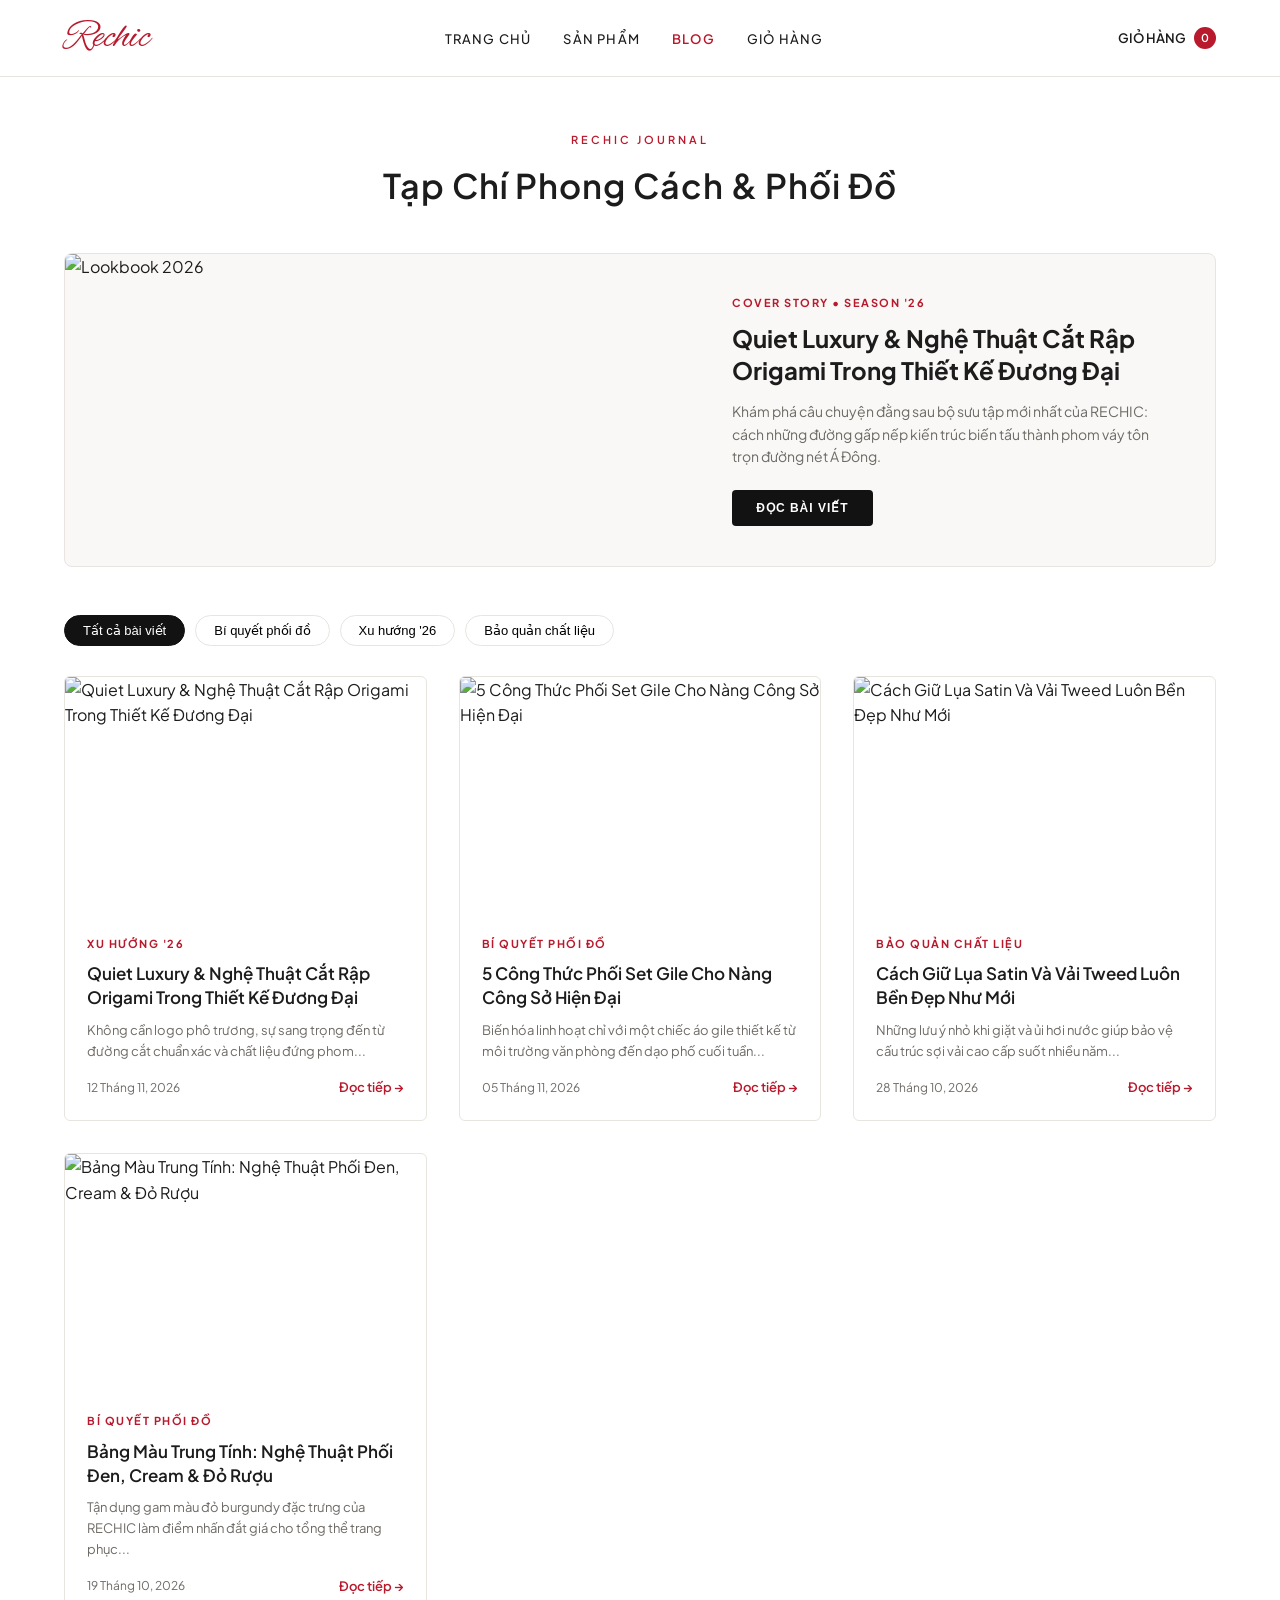
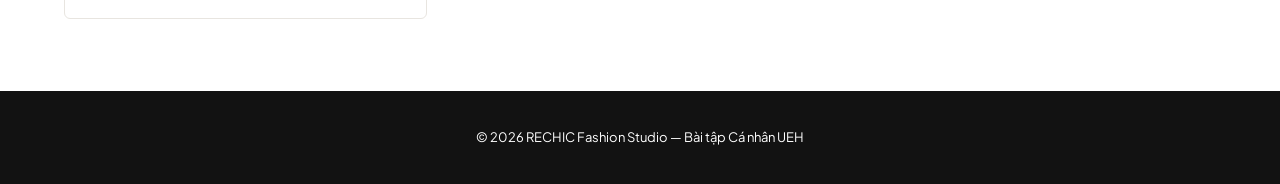
==== blog.html @ 3c6168d3 "Rename blog to blog.html" ====
<!DOCTYPE html>
<html lang="vi">
<head>
    <meta charset="UTF-8">
    <meta name="viewport" content="width=device-width, initial-scale=1.0">
    <title>Journal & Lookbook — RECHIC Fashion Studio</title>
    <link rel="preconnect" href="https://fonts.googleapis.com">
    <link rel="preconnect" href="https://fonts.gstatic.com" crossorigin>
    <link href="https://fonts.googleapis.com/css2?family=Alex+Brush&family=Plus+Jakarta+Sans:wght@300;400;500;600;700&display=swap" rel="stylesheet">
    <style>
        :root {
            --primary-red: #B8192C;
            --primary-dark: #121212;
            --bg-body: #FFFFFF;
            --bg-secondary: #F9F8F6;
            --border-color: #E8E5E0;
            --text-main: #1C1C1C;
            --text-muted: #6E6A66;
            --font-main: 'Plus Jakarta Sans', sans-serif;
            --font-logo: 'Alex Brush', cursive;
        }
        * { box-sizing: border-box; margin: 0; padding: 0; }
        body { font-family: var(--font-main); background: var(--bg-body); color: var(--text-main); line-height: 1.6; }
        .container { max-width: 1200px; margin: 0 auto; padding: 0 24px; }

        .header { position: sticky; top: 0; background: rgba(255,255,255,0.96); backdrop-filter: blur(10px); border-bottom: 1px solid var(--border-color); z-index: 100; }
        .header-container { display: flex; justify-content: space-between; align-items: center; height: 76px; }
        .brand-logo { font-family: var(--font-logo); font-size: 40px; color: var(--primary-red); text-decoration: none; }
        .main-nav ul { display: flex; list-style: none; gap: 32px; }
        .main-nav a { text-decoration: none; color: var(--text-main); font-weight: 500; font-size: 13px; text-transform: uppercase; letter-spacing: 1.2px; }
        .main-nav a:hover, .main-nav a.active { color: var(--primary-red); font-weight: 600; }
        .cart-link { text-decoration: none; color: var(--text-main); display: flex; align-items: center; gap: 8px; font-size: 13px; font-weight: 600; text-transform: uppercase; }
        .cart-badge { background: var(--primary-red); color: #fff; border-radius: 50%; width: 22px; height: 22px; font-size: 11px; display: flex; align-items: center; justify-content: center; }

        /* EDITORIAL HERO */
        .journal-header { padding: 48px 0 32px; text-align: center; }
        .journal-header span { font-size: 11px; letter-spacing: 3px; text-transform: uppercase; color: var(--primary-red); font-weight: 600; }
        .journal-header h1 { font-size: 34px; font-weight: 600; margin: 8px 0; letter-spacing: 1px; }

        .featured-post { display: grid; grid-template-columns: 1.2fr 1fr; background: var(--bg-secondary); border-radius: 8px; overflow: hidden; border: 1px solid var(--border-color); margin-bottom: 48px; }
        .featured-post img { width: 100%; height: 100%; max-height: 420px; object-fit: cover; }
        .featured-body { padding: 40px; display: flex; flex-direction: column; justify-content: center; }
        .tag { font-size: 11px; text-transform: uppercase; letter-spacing: 1.5px; color: var(--primary-red); font-weight: 700; margin-bottom: 10px; display: inline-block; }
        .featured-body h2 { font-size: 24px; line-height: 1.35; margin-bottom: 14px; }
        .featured-body p { font-size: 14px; color: var(--text-muted); margin-bottom: 22px; }
        .btn-read { align-self: flex-start; padding: 11px 24px; background: var(--primary-dark); color: #fff; border: none; border-radius: 4px; font-size: 12px; font-weight: 600; text-transform: uppercase; letter-spacing: 1px; cursor: pointer; }
        .btn-read:hover { background: var(--primary-red); }

        /* TOPIC FILTER */
        .topic-bar { display: flex; gap: 10px; margin-bottom: 30px; flex-wrap: wrap; }
        .topic-btn { padding: 7px 18px; border: 1px solid var(--border-color); background: #fff; border-radius: 20px; font-size: 13px; cursor: pointer; transition: 0.2s; }
        .topic-btn.active, .topic-btn:hover { background: var(--primary-dark); color: #fff; border-color: var(--primary-dark); }

        /* BLOG GRID */
        .blog-grid { display: grid; grid-template-columns: repeat(auto-fill, minmax(340px, 1fr)); gap: 32px; margin-bottom: 72px; }
        .article-card { border-radius: 6px; overflow: hidden; border: 1px solid var(--border-color); background: #fff; transition: 0.3s; cursor: pointer; display: flex; flex-direction: column; }
        .article-card:hover { transform: translateY(-4px); box-shadow: 0 12px 24px rgba(0,0,0,0.06); }
        .article-card img { width: 100%; height: 230px; object-fit: cover; }
        .article-content { padding: 22px; flex: 1; display: flex; flex-direction: column; justify-content: space-between; }
        .article-meta { font-size: 12px; color: var(--text-muted); margin-bottom: 8px; }
        .article-title { font-size: 17px; font-weight: 600; margin-bottom: 10px; line-height: 1.4; }
        .article-excerpt { font-size: 13px; color: var(--text-muted); margin-bottom: 16px; }
        .read-link { font-size: 13px; font-weight: 600; color: var(--primary-red); }

        /* ARTICLE READER MODAL */
        .reader-modal { display: none; position: fixed; inset: 0; background: rgba(0,0,0,0.65); z-index: 300; justify-content: center; align-items: center; padding: 20px; }
        .reader-modal.active { display: flex; }
        .reader-box { background: #fff; max-width: 740px; width: 100%; max-height: 88vh; overflow-y: auto; border-radius: 8px; padding: 36px; position: relative; }
        .reader-close { position: sticky; top: 0; float: right; font-size: 28px; background: #fff; border: none; cursor: pointer; line-height: 1; }
        .reader-box img { width: 100%; height: 320px; object-fit: cover; border-radius: 6px; margin: 18px 0; }
        .reader-text p { margin-bottom: 14px; font-size: 15px; color: #333; line-height: 1.75; }

        .footer { background: var(--primary-dark); color: #fff; padding: 36px 0; text-align: center; font-size: 13px; }
        @media (max-width: 768px) { .featured-post { grid-template-columns: 1fr; } }
    </style>
</head>
<body>

    <header class="header">
        <div class="container header-container">
            <a href="index.html" class="brand-logo">Rechic</a>
            <nav class="main-nav">
                <ul>
                    <li><a href="index.html">Trang chủ</a></li>
                    <li><a href="products.html">Sản phẩm</a></li>
                    <li><a href="blog.html" class="active">Blog</a></li>
                    <li><a href="cart.html">Giỏ hàng</a></li>
                </ul>
            </nav>
            <a href="cart.html" class="cart-link">
                <span>Giỏ hàng</span>
                <span class="cart-badge" id="cartBadge">0</span>
            </a>
        </div>
    </header>

    <main class="container">
        <div class="journal-header">
            <span>RECHIC Journal</span>
            <h1>Tạp Chí Phong Cách & Phối Đồ</h1>
        </div>

        <!-- Featured Story -->
        <article class="featured-post">
            <img src="https://images.unsplash.com/photo-1490481651871-ab68de25d43d?auto=format&fit=crop&w=900&q=80" alt="Lookbook 2026">
            <div class="featured-body">
                <span class="tag">Cover Story • Season '26</span>
                <h2>Quiet Luxury & Nghệ Thuật Cắt Rập Origami Trong Thiết Kế Đương Đại</h2>
                <p>Khám phá câu chuyện đằng sau bộ sưu tập mới nhất của RECHIC: cách những đường gấp nếp kiến trúc biến tấu thành phom váy tôn trọn đường nét Á Đông.</p>
                <button class="btn-read" onclick="openArticle(0)">Đọc bài viết</button>
            </div>
        </article>

        <div class="topic-bar">
            <button class="topic-btn active" onclick="filterPosts('all', this)">Tất cả bài viết</button>
            <button class="topic-btn" onclick="filterPosts('styling', this)">Bí quyết phối đồ</button>
            <button class="topic-btn" onclick="filterPosts('trend', this)">Xu hướng '26</button>
            <button class="topic-btn" onclick="filterPosts('care', this)">Bảo quản chất liệu</button>
        </div>

        <section class="blog-grid" id="blogGrid"></section>
    </main>

    <!-- Reader Modal -->
    <div class="reader-modal" id="readerModal">
        <div class="reader-box">
            <button class="reader-close" onclick="closeReader()">&times;</button>
            <span class="tag" id="rTag"></span>
            <h2 id="rTitle" style="font-size: 24px; line-height: 1.35;"></h2>
            <p id="rMeta" class="article-meta" style="margin-top: 6px;"></p>
            <img id="rImg" src="" alt="">
            <div class="reader-text" id="rBody"></div>
        </div>
    </div>

    <footer class="footer">
        <div class="container">
            <p>&copy; 2026 RECHIC Fashion Studio — Bài tập Cá nhân UEH</p>
        </div>
    </footer>

    <script>
        const ARTICLES = [
            {
                topic: 'trend',
                tag: 'Xu hướng \'26',
                title: 'Quiet Luxury & Nghệ Thuật Cắt Rập Origami Trong Thiết Kế Đương Đại',
                date: '12 Tháng 11, 2026 • 4 phút đọc',
                img: 'https://images.unsplash.com/photo-1490481651871-ab68de25d43d?auto=format&fit=crop&w=800&q=80',
                excerpt: 'Không cần logo phô trương, sự sang trọng đến từ đường cắt chuẩn xác và chất liệu đứng phom...',
                content: `<p>Trong năm 2026, thời trang tối giản (Minimalism) tiếp tục bước sang một chương mới mang đậm tính cấu trúc. Thay vì những chi tiết đính kết cầu kỳ, đội ngũ thiết kế RECHIC tập trung vào kỹ thuật dựng rập 3D lấy cảm hứng từ nghệ thuật gấp giấy Origami.</p><p>Điểm đắt giá của kỹ thuật này nằm ở phần cổ áo và chiết eo: các nếp gấp được tính toán theo tỷ lệ vàng giúp tạo hiệu ứng thị giác thu gọn vòng eo và tôn lên xương quai xanh thanh mảnh của người mặc.</p><p>Bạn có thể kết hợp Đầm Cổ Origami cùng một đôi giày slingback mũi nhọn màu kem để hoàn thiện diện mạo thanh lịch cho cả ngày làm việc lẫn buổi hẹn tối.</p>`
            },
            {
                topic: 'styling',
                tag: 'Bí quyết phối đồ',
                title: '5 Công Thức Phối Set Gile Cho Nàng Công Sở Hiện Đại',
                date: '05 Tháng 11, 2026 • 3 phút đọc',
                img: 'https://images.unsplash.com/photo-1483985988355-763728e1935b?auto=format&fit=crop&w=800&q=80',
                excerpt: 'Biến hóa linh hoạt chỉ với một chiếc áo gile thiết kế từ môi trường văn phòng đến dạo phố cuối tuần...',
                content: `<p>Áo gile (waistcoat) đã vượt ra khỏi khuôn khổ trang phục menswear để trở thành biểu tượng mới của sự nữ tính đầy quyền lực.</p><p><strong>1. Phối đồng bộ (Monochrome):</strong> Diện trọn bộ Gile Peplum cùng chân váy hoặc quần shorts đồng chất liệu giúp bạn tiết kiệm thời gian mà vẫn cực kỳ chỉn chu.</p><p><strong>2. Layer cùng sơ mi tay bồng:</strong> Khoác ngoài áo gile cổ V bên ngoài sơ mi trắng tạo chiều sâu trang phục chuẩn phong cách Hàn Quốc.</p>`
            },
            {
                topic: 'care',
                tag: 'Bảo quản chất liệu',
                title: 'Cách Giữ Lụa Satin Và Vải Tweed Luôn Bền Đẹp Như Mới',
                date: '28 Tháng 10, 2026 • 5 phút đọc',
                img: 'https://images.unsplash.com/photo-1558769132-cb1aea458c5e?auto=format&fit=crop&w=800&q=80',
                excerpt: 'Những lưu ý nhỏ khi giặt và ủi hơi nước giúp bảo vệ cấu trúc sợi vải cao cấp suốt nhiều năm...',
                content: `<p>Các thiết kế sử dụng chất liệu lụa satin, organza hay vải tweed dệt sợi kim tuyến đòi hỏi sự nâng niu đúng cách để giữ được độ bóng mượt và phom dáng ban đầu.</p><p>Hãy ưu tiên giặt tay nhẹ nhàng với nước lạnh và nước giặt dịu nhẹ không chất tẩy. Tuyệt đối không vắt xoắn mạnh tay; thay vào đó hãy dùng khăn bông thấm bớt nước và phơi trên móc bọc nhung ở nơi thoáng gió, tránh ánh nắng trực tiếp.</p>`
            },
            {
                topic: 'styling',
                tag: 'Bí quyết phối đồ',
                title: 'Bảng Màu Trung Tính: Nghệ Thuật Phối Đen, Cream & Đỏ Rượu',
                date: '19 Tháng 10, 2026 • 3 phút đọc',
                img: 'https://images.unsplash.com/photo-1469334031218-e382a71b716b?auto=format&fit=crop&w=800&q=80',
                excerpt: 'Tận dụng gam màu đỏ burgundy đặc trưng của RECHIC làm điểm nhấn đắt giá cho tổng thể trang phục...',
                content: `<p>Sự kết hợp giữa sắc kem (Cream), đen tuyền và đỏ rượu vang (Burgundy) luôn mang lại cảm giác sang trọng vượt thời gian.</p><p>Nếu bạn diện một chiếc đầm lụa màu kem tối giản, chỉ cần nhấn nhá bằng một chiếc túi xách hoặc son môi sắc đỏ rượu đặc trưng của RECHIC là đủ để thu hút mọi ánh nhìn.</p>`
            }
        ];

        function updateBadge() {
            const cart = JSON.parse(localStorage.getItem('rechic_cart') || '[]');
            document.getElementById('cartBadge').textContent = cart.reduce((s, i) => s + i.qty, 0);
        }

        function renderBlogs(topic = 'all') {
            const list = topic === 'all' ? ARTICLES : ARTICLES.filter(a => a.topic === topic);
            document.getElementById('blogGrid').innerHTML = list.map((a, idx) => {
                const realIndex = ARTICLES.indexOf(a);
                return `
                    <article class="article-card" onclick="openArticle(${realIndex})">
                        <img src="${a.img}" alt="${a.title}">
                        <div class="article-content">
                            <div>
                                <span class="tag">${a.tag}</span>
                                <h3 class="article-title">${a.title}</h3>
                                <p class="article-excerpt">${a.excerpt}</p>
                            </div>
                            <div style="display:flex; justify-content:space-between; align-items:center;">
                                <span class="article-meta" style="margin:0;">${a.date.split('•')[0]}</span>
                                <span class="read-link">Đọc tiếp &rarr;</span>
                            </div>
                        </div>
                    </article>
                `;
            }).join('');
        }

        function filterPosts(topic, btn) {
            document.querySelectorAll('.topic-btn').forEach(b => b.classList.remove('active'));
            btn.classList.add('active');
            renderBlogs(topic);
        }

        function openArticle(index) {
            const a = ARTICLES[index];
            document.getElementById('rTag').textContent = a.tag;
            document.getElementById('rTitle').textContent = a.title;
            document.getElementById('rMeta').textContent = a.date;
            document.getElementById('rImg').src = a.img;
            document.getElementById('rBody').innerHTML = a.content;
            document.getElementById('readerModal').classList.add('active');
        }

        function closeReader() { document.getElementById('readerModal').classList.remove('active'); }

        updateBadge();
        renderBlogs();
    </script>
</body>
</html>
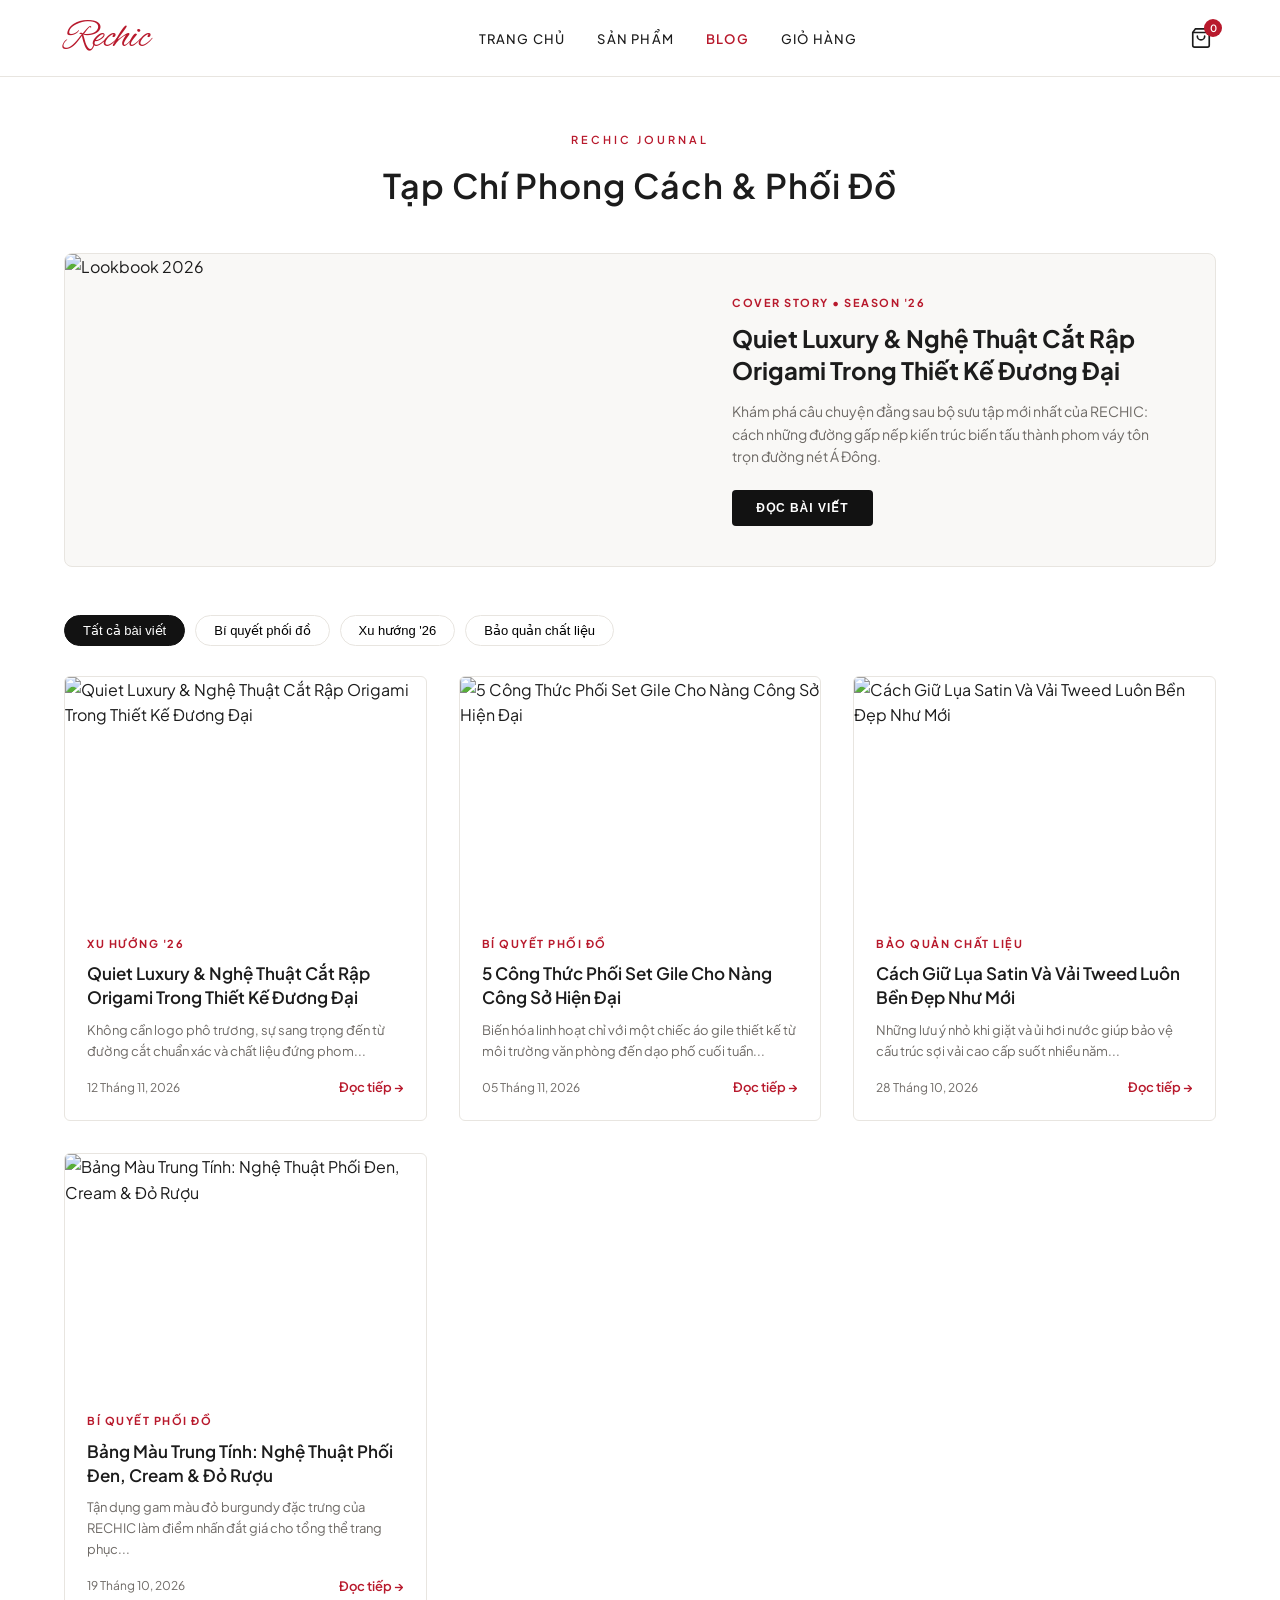
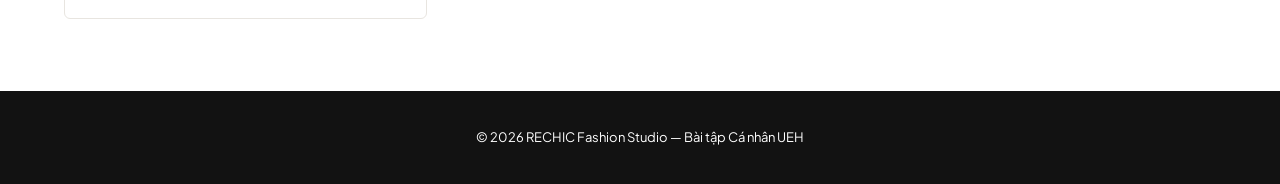
==== commit 13c7126a: "Enhance cart link with SVG icon and accessibility" ====
--- a/blog.html
+++ b/blog.html
@@ -87,10 +87,14 @@
                     <li><a href="cart.html">Giỏ hàng</a></li>
                 </ul>
             </nav>
-            <a href="cart.html" class="cart-link">
-                <span>Giỏ hàng</span>
-                <span class="cart-badge" id="cartBadge">0</span>
-            </a>
+            <a href="cart.html" class="cart-link" aria-label="Giỏ hàng" style="position: relative; padding: 4px;">
+    <svg width="22" height="22" viewBox="0 0 24 24" fill="none" stroke="currentColor" stroke-width="1.8" stroke-linecap="round" stroke-linejoin="round">
+        <path d="M6 2L3 6v14a2 2 0 0 0 2 2h14a2 2 0 0 0 2-2V6l-3-4z"></path>
+        <line x1="3" y1="6" x2="21" y2="6"></line>
+        <path d="M16 10a4 4 0 0 1-8 0"></path>
+    </svg>
+    <span class="cart-badge" id="cartBadge" style="position: absolute; top: -4px; right: -6px; width: 18px; height: 18px; font-size: 10px;">0</span>
+</a>
         </div>
     </header>
 
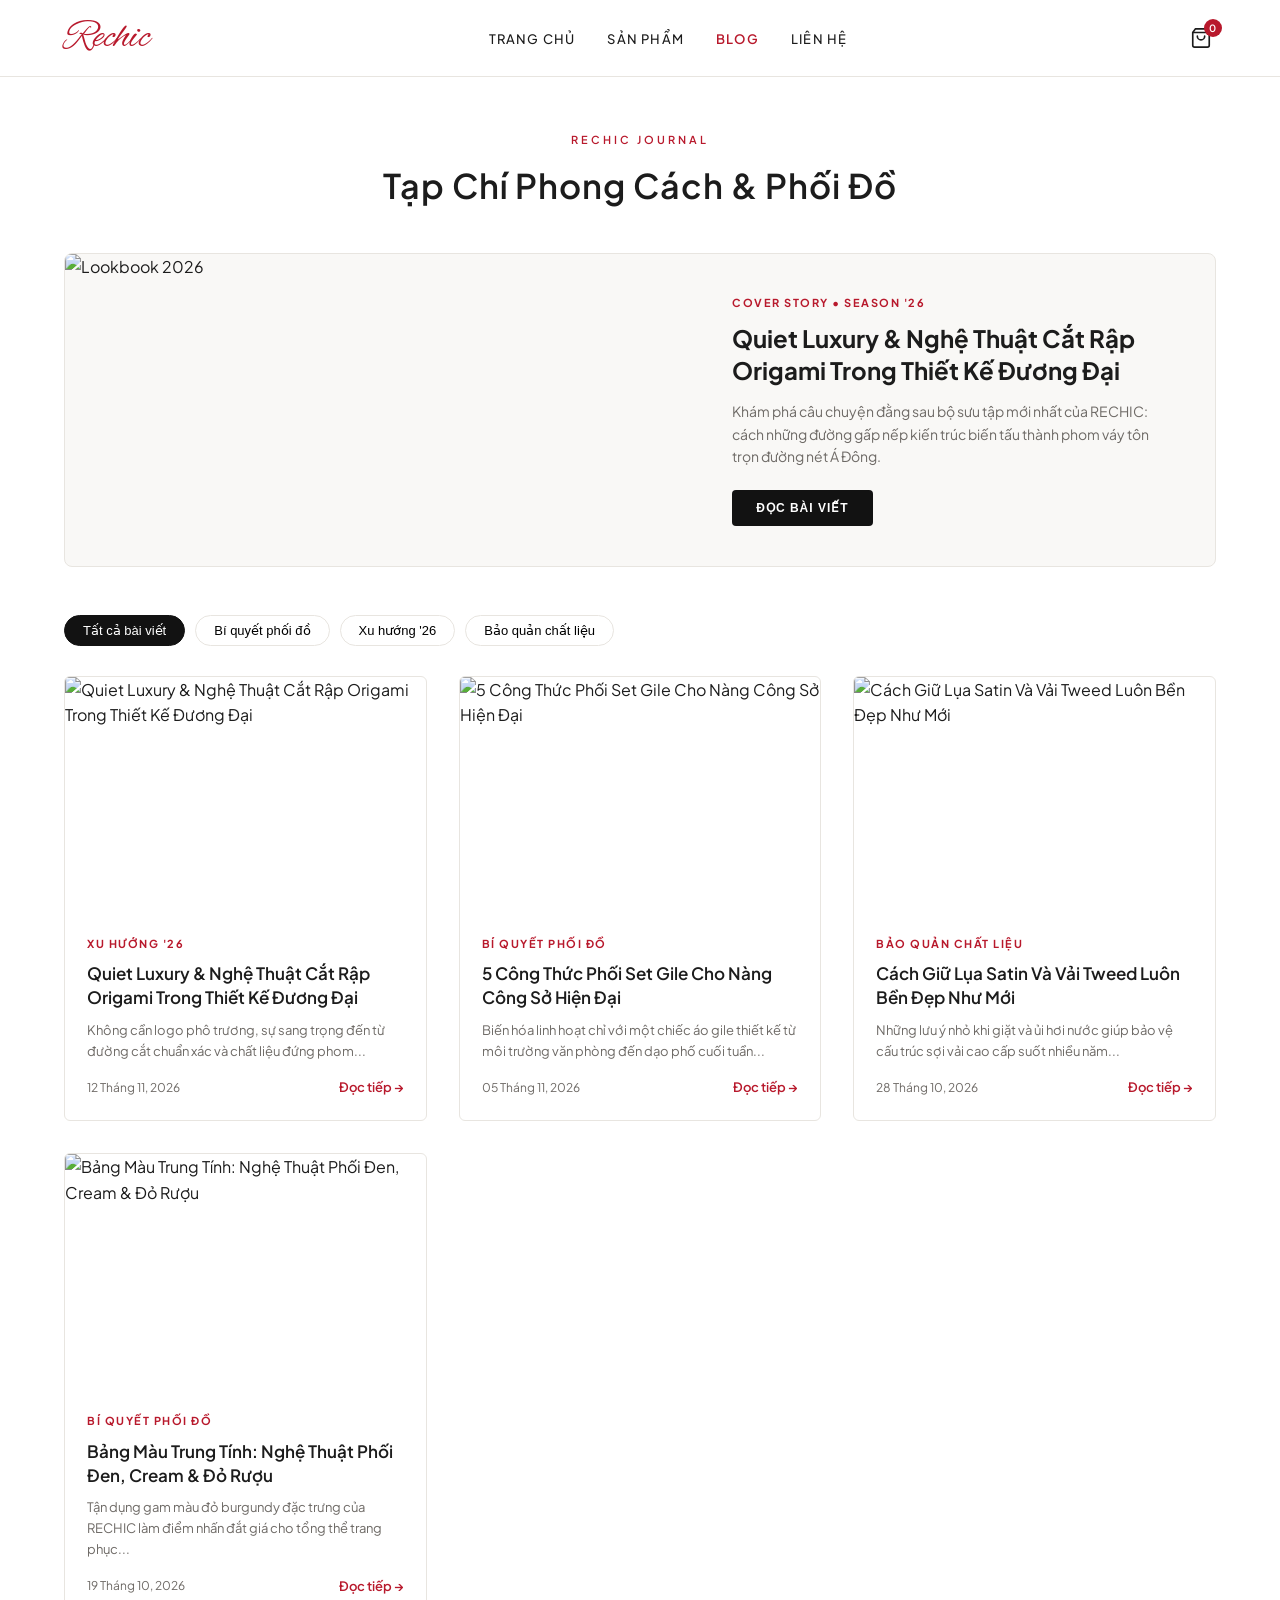
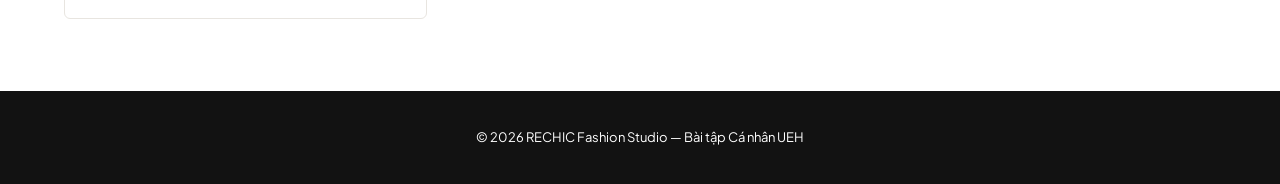
==== commit 0b14af13: "Update navigation links in blog.html Replaced 'Giỏ hàng' link with 'Liên hệ' link in navigation." ====
--- a/blog.html
+++ b/blog.html
@@ -84,7 +84,7 @@
                     <li><a href="index.html">Trang chủ</a></li>
                     <li><a href="products.html">Sản phẩm</a></li>
                     <li><a href="blog.html" class="active">Blog</a></li>
-                    <li><a href="cart.html">Giỏ hàng</a></li>
+                    <li><a href="contact.html">Liên hệ</a></li>
                 </ul>
             </nav>
             <a href="cart.html" class="cart-link" aria-label="Giỏ hàng" style="position: relative; padding: 4px;">
